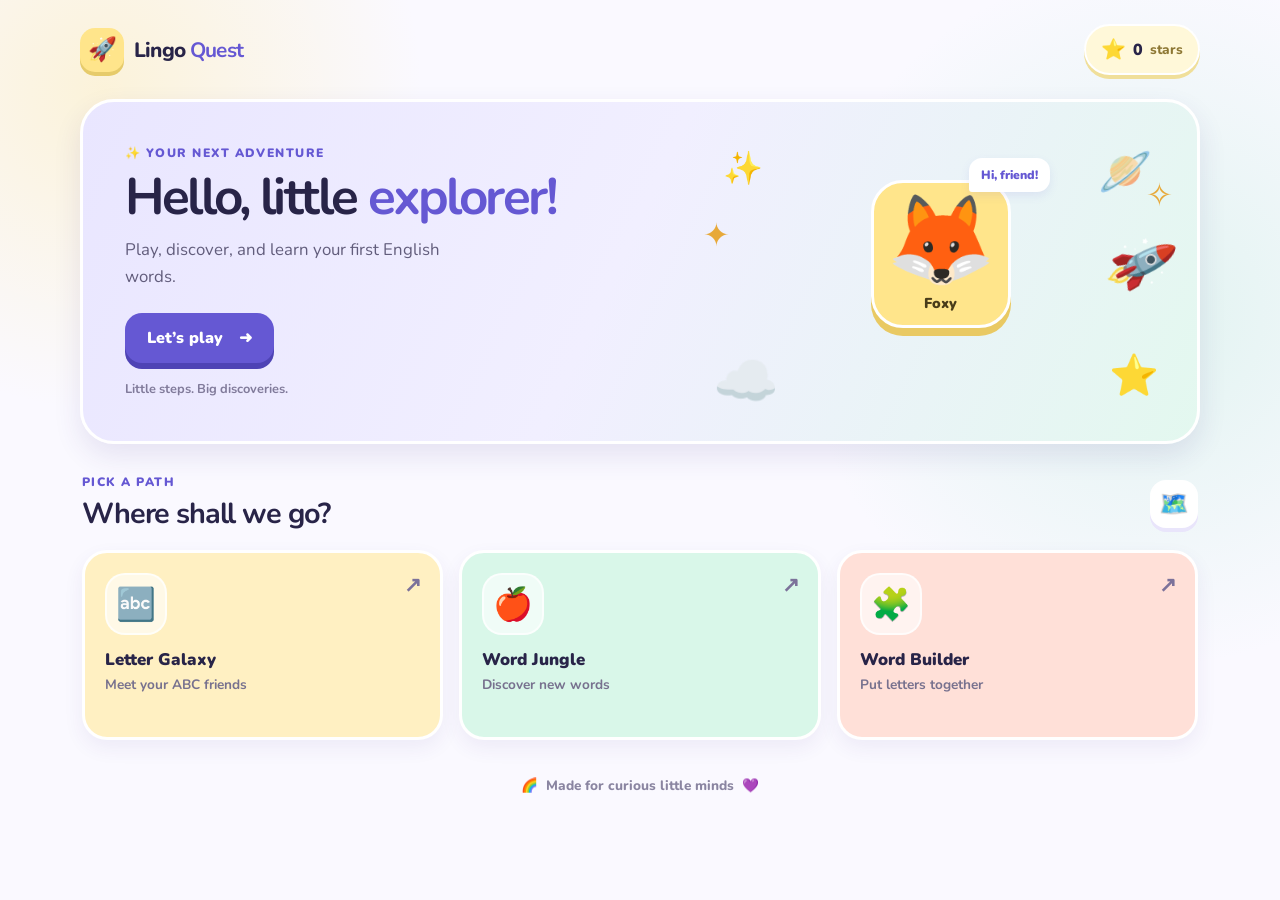
==== index.html @ 7fa6872a "Add files via upload" ====
<!doctype html>
<html lang="en">
<head>
  <meta charset="utf-8">
  <meta name="viewport" content="width=device-width, initial-scale=1">
  <meta name="theme-color" content="#6558d3">
  <meta name="description" content="A playful first step into English for little explorers.">
  <title>Lingo Quest — Little Explorers</title>
  <link rel="manifest" href="manifest.json">
  <link rel="stylesheet" href="style.css">
</head>
<body>
  <div class="app-shell">
    <header class="topbar">
      <a class="brand" href="#" aria-label="Lingo Quest home">
        <span class="brand-mark" aria-hidden="true">🚀</span>
        <span>Lingo <b>Quest</b></span>
      </a>
      <div class="star-counter" aria-label="Your star total">
        <span aria-hidden="true">⭐</span>
        <span id="starCount">0</span>
        <span class="star-label">stars</span>
      </div>
    </header>

    <main>
      <section class="hero-card" aria-labelledby="welcomeTitle">
        <div class="hero-copy">
          <p class="eyebrow"><span aria-hidden="true">✨</span> YOUR NEXT ADVENTURE</p>
          <h1 id="welcomeTitle">Hello, little <span>explorer!</span></h1>
          <p class="hero-description">Play, discover, and learn your first English words.</p>
          <button class="primary-button" id="playButton">
            Let’s play <span aria-hidden="true">➜</span>
          </button>
          <p class="tiny-note">Little steps. Big discoveries.</p>
        </div>

        <div class="hero-art" aria-label="Space adventure with Foxy the guide">
          <span class="planet planet-one" aria-hidden="true">🪐</span>
          <span class="planet planet-two" aria-hidden="true">✨</span>
          <button class="mascot-button" id="foxyButton" aria-label="Say hello to Foxy">
            <span class="mascot-character" aria-hidden="true">🦊</span>
            <span class="mascot-name">Foxy</span>
            <span class="speech-bubble">Hi, friend!</span>
          </button>
          <span class="rocket" aria-hidden="true">🚀</span>
          <span class="planet planet-three" aria-hidden="true">⭐</span>
          <span class="cloud" aria-hidden="true">☁️</span>
          <span class="sparkle sparkle-one" aria-hidden="true">✦</span>
          <span class="sparkle sparkle-two" aria-hidden="true">✧</span>
        </div>
      </section>

      <section class="activities-section" id="activities" aria-labelledby="activitiesTitle">
        <div class="section-heading">
          <div>
            <p class="eyebrow">PICK A PATH</p>
            <h2 id="activitiesTitle">Where shall we go?</h2>
          </div>
          <span class="map-stamp" aria-hidden="true">🗺️</span>
        </div>

        <div class="activity-grid">
          <button class="activity-card card-letters" data-activity="letters">
            <span class="activity-illustration" aria-hidden="true">🔤</span>
            <span class="activity-title">Letter Galaxy</span>
            <span class="activity-description">Meet your ABC friends</span>
            <span class="card-arrow" aria-hidden="true">↗</span>
          </button>
          <button class="activity-card card-words" data-activity="words">
            <span class="activity-illustration" aria-hidden="true">🍎</span>
            <span class="activity-title">Word Jungle</span>
            <span class="activity-description">Discover new words</span>
            <span class="card-arrow" aria-hidden="true">↗</span>
          </button>
          <button class="activity-card card-build" data-activity="builder">
            <span class="activity-illustration" aria-hidden="true">🧩</span>
            <span class="activity-title">Word Builder</span>
            <span class="activity-description">Put letters together</span>
            <span class="card-arrow" aria-hidden="true">↗</span>
          </button>
        </div>
      </section>

      <section class="game-panel" id="gamePanel" aria-live="polite" hidden>
        <div class="game-panel-heading">
          <div>
            <p class="eyebrow" id="gameEyebrow">YOUR MISSION</p>
            <h2 id="gameTitle">Ready to play?</h2>
          </div>
          <button class="close-button" id="closeGame" aria-label="Close activity">✕</button>
        </div>
        <p class="game-instruction" id="gameInstruction">Choose an answer to begin.</p>
        <div class="game-content" id="gameContent"></div>
        <p class="game-feedback" id="gameFeedback" role="status"></p>
      </section>
    </main>

    <footer class="footer">
      <span aria-hidden="true">🌈</span> Made for curious little minds
      <span aria-hidden="true">💜</span>
    </footer>
  </div>
  <script src="script.js"></script>
</body>
</html>
---- style.css ----
@import url('https://fonts.googleapis.com/css2?family=Nunito:wght@400;600;700;800;900&display=swap');

:root {
  --purple: #6558d3;
  --purple-dark: #4e43b5;
  --yellow: #ffe58b;
  --mint: #a8e6cf;
  --coral: #ffb7a8;
  --ink: #282448;
  --muted: #77738f;
  --white: #fff;
  --soft-lilac: #f1efff;
  --shadow: 0 12px 28px rgba(64, 48, 139, .11);
}
* { box-sizing: border-box; }
html { scroll-behavior: smooth; }
body {
  margin: 0;
  min-height: 100vh;
  background:
    radial-gradient(circle at 8% 10%, rgba(255,229,139,.32), transparent 20rem),
    radial-gradient(circle at 90% 35%, rgba(168,230,207,.3), transparent 22rem),
    #faf9ff;
  color: var(--ink);
  font-family: "Nunito", "Trebuchet MS", sans-serif;
}
button { font: inherit; cursor: pointer; }
button:focus-visible, a:focus-visible { outline: 4px solid #ff9c80; outline-offset: 4px; }
.app-shell { width: min(1120px, calc(100% - 36px)); margin: 0 auto; padding: 24px 0 18px; }
.topbar { display: flex; align-items: center; justify-content: space-between; gap: 16px; margin-bottom: 24px; }
.brand { display: inline-flex; align-items: center; gap: 10px; color: var(--ink); font-size: 1.3rem; font-weight: 800; text-decoration: none; letter-spacing: -.04em; }
.brand b { color: var(--purple); }
.brand-mark { display: grid; place-items: center; width: 44px; height: 44px; border-radius: 15px; background: var(--yellow); box-shadow: 0 4px 0 #e6cb6b; font-size: 1.45rem; }
.star-counter { display: flex; align-items: center; gap: 7px; padding: 10px 15px; border: 2px solid white; border-radius: 999px; background: #fff8d9; box-shadow: 0 4px 0 #f0df9a; font-weight: 900; }
.star-counter > span:first-child { font-size: 1.25rem; }
.star-label { color: #8d7733; font-size: .85rem; font-weight: 800; }
.hero-card { position: relative; display: grid; grid-template-columns: 1.08fr .92fr; min-height: 345px; overflow: hidden; border: 3px solid white; border-radius: 34px; background: linear-gradient(115deg, #e9e6ff 0%, #f1efff 48%, #e3f8ef 100%); box-shadow: var(--shadow); }
.hero-copy { position: relative; z-index: 4; align-self: center; padding: 38px 0 38px 42px; }
.eyebrow { margin: 0 0 10px; color: var(--purple); font-size: .76rem; font-weight: 900; letter-spacing: .12em; }
h1, h2, p { margin-top: 0; }
h1 { max-width: 470px; margin-bottom: 12px; font-size: clamp(2rem, 4vw, 3.25rem); line-height: 1.05; letter-spacing: -.055em; }
h1 span { color: var(--purple); }
.hero-description { max-width: 360px; margin-bottom: 22px; color: #625d7c; font-size: 1.05rem; line-height: 1.6; }
.primary-button { display: inline-flex; align-items: center; gap: 16px; padding: 14px 22px; border: 0; border-radius: 17px; background: var(--purple); color: white; box-shadow: 0 6px 0 var(--purple-dark); font-size: 1rem; font-weight: 900; transition: transform .18s, box-shadow .18s; }
.primary-button:hover { transform: translateY(-3px); box-shadow: 0 9px 0 var(--purple-dark); }
.primary-button:active { transform: translateY(3px); box-shadow: 0 2px 0 var(--purple-dark); }
.tiny-note { margin: 17px 0 0; color: #817b9b; font-size: .8rem; font-weight: 700; }
.hero-art { position: relative; min-height: 320px; }
.planet, .rocket, .cloud, .sparkle { position: absolute; user-select: none; }
.planet-one { top: 36px; right: 42px; font-size: 3rem; transform: rotate(-12deg); }
.planet-two { top: 45px; left: 38px; font-size: 2rem; }
.planet-three { right: 38px; bottom: 38px; font-size: 2.5rem; }
.rocket { right: 24px; top: 128px; font-size: 3.2rem; transform: rotate(18deg); }
.cloud { bottom: 23px; left: 28px; font-size: 3.3rem; opacity: .8; }
.sparkle { color: #e7a93a; font-size: 2rem; }
.sparkle-one { top: 112px; left: 18px; }
.sparkle-two { right: 24px; top: 72px; }
.mascot-button { position: absolute; z-index: 3; top: 78px; left: 50%; display: flex; flex-direction: column; align-items: center; gap: 3px; min-width: 124px; padding: 10px 12px 12px; border: 3px solid white; border-radius: 32px; background: var(--yellow); color: #493c19; box-shadow: 0 8px 0 #e9c963; transform: translateX(-50%); transition: transform .18s; }
.mascot-button:hover { transform: translateX(-50%) translateY(-5px) rotate(-3deg); }
.mascot-button:active { transform: translateX(-50%) scale(.95); }
.mascot-character { font-size: clamp(4rem, 7vw, 5.5rem); line-height: 1.1; }
.mascot-name { font-size: .9rem; font-weight: 900; }
.speech-bubble { position: absolute; top: -25px; right: -42px; padding: 7px 10px; border: 2px solid white; border-radius: 13px 13px 13px 3px; background: white; color: var(--purple); font-size: .76rem; font-weight: 900; white-space: nowrap; box-shadow: 0 4px 10px #6558d31a; }
@keyframes foxyHello { 0%, 100% { rotate: 0deg; } 30% { rotate: -9deg; translate: 0 -4px; } 60% { rotate: 9deg; translate: 0 -4px; } }
.mascot-button.is-excited { animation: foxyHello .5s ease; }
.activities-section { padding: 30px 2px 12px; }
.section-heading { display: flex; align-items: center; justify-content: space-between; margin-bottom: 17px; }
.section-heading .eyebrow { margin-bottom: 4px; }
h2 { margin-bottom: 0; font-size: clamp(1.35rem, 2.5vw, 1.8rem); letter-spacing: -.04em; }
.map-stamp { display: grid; place-items: center; width: 48px; height: 48px; border: 2px solid white; border-radius: 16px; background: #fff; box-shadow: 0 4px 0 #e9e5fb; font-size: 1.5rem; }
.activity-grid { display: grid; grid-template-columns: repeat(3, minmax(0, 1fr)); gap: 16px; }
.activity-card { position: relative; display: flex; flex-direction: column; align-items: flex-start; min-height: 190px; padding: 20px; overflow: hidden; border: 3px solid white; border-radius: 25px; color: var(--ink); text-align: left; box-shadow: 0 8px 20px rgba(64,48,139,.07); transition: transform .18s, box-shadow .18s; }
.activity-card:hover { transform: translateY(-5px); box-shadow: var(--shadow); }
.card-letters { background: #fff0c2; }
.card-words { background: #d9f7e9; }
.card-build { background: #ffe0d8; }
.activity-illustration { display: grid; place-items: center; width: 62px; height: 62px; margin-bottom: 13px; border: 2px solid #ffffffb0; border-radius: 20px; background: #ffffff9c; font-size: 2rem; }
.activity-title { margin-bottom: 4px; font-size: 1.05rem; font-weight: 900; }
.activity-description { color: #77718e; font-size: .85rem; font-weight: 700; }
.card-arrow { position: absolute; top: 18px; right: 18px; color: #7c729a; font-size: 1.3rem; font-weight: 900; }
.game-panel { margin: 22px 0 12px; padding: 24px; border: 3px solid white; border-radius: 28px; background: white; box-shadow: var(--shadow); }
.game-panel[hidden] { display: none; }
.game-panel-heading { display: flex; justify-content: space-between; align-items: center; gap: 16px; }
.close-button { width: 40px; height: 40px; border: 0; border-radius: 14px; background: var(--soft-lilac); color: var(--purple); font-size: 1.1rem; font-weight: 900; }
.game-instruction { margin: 12px 0 16px; color: var(--muted); font-weight: 700; }
.game-content { display: flex; flex-wrap: wrap; gap: 12px; }
.answer-button { min-width: 84px; min-height: 76px; padding: 12px 18px; border: 3px solid #eeebff; border-radius: 18px; background: #f7f5ff; color: var(--ink); font-size: 1.5rem; font-weight: 900; }
.answer-button:hover { border-color: var(--purple); background: #efedff; }
.answer-button.correct { border-color: #66c79b; background: #e0f8ec; }
.answer-button.wrong { border-color: #ff9c80; background: #fff0eb; }
.game-feedback { min-height: 25px; margin: 14px 0 0; color: var(--purple); font-weight: 900; }
.footer { display: flex; align-items: center; justify-content: center; gap: 8px; padding: 24px 0 8px; color: #8a85a1; font-size: .85rem; font-weight: 800; text-align: center; }
@media (max-width: 760px) {
  .app-shell { width: min(100% - 24px, 560px); padding-top: 14px; }
  .topbar { margin-bottom: 16px; }
  .brand { font-size: 1.1rem; }
  .brand-mark { width: 39px; height: 39px; border-radius: 13px; }
  .hero-card { grid-template-columns: 1fr; min-height: 0; }
  .hero-copy { padding: 27px 24px 0; }
  h1 { max-width: 360px; font-size: clamp(2rem, 8vw, 2.7rem); }
  .hero-description { max-width: 300px; font-size: .98rem; }
  .hero-art { min-height: 205px; margin-top: -2px; }
  .mascot-button { top: 28px; left: 50%; }
  .mascot-character { font-size: 4rem; }
  .planet-one { top: 15px; right: 22px; font-size: 2.4rem; }
  .planet-two { top: 28px; left: 22px; font-size: 1.7rem; }
  .rocket { top: 93px; right: 20px; font-size: 2.5rem; }
  .planet-three { right: 31px; bottom: 20px; font-size: 1.8rem; }
  .cloud { bottom: 6px; left: 18px; font-size: 2.6rem; }
  .activities-section { padding-top: 24px; }
  .activity-grid { grid-template-columns: 1fr; gap: 11px; }
  .activity-card { min-height: 112px; display: grid; grid-template-columns: 68px 1fr; grid-template-rows: auto auto; column-gap: 13px; align-content: center; padding: 14px; }
  .activity-illustration { grid-row: 1 / 3; width: 60px; height: 60px; margin: 0; }
  .activity-title { align-self: end; }
  .activity-description { align-self: start; }
  .card-arrow { top: 42px; right: 16px; }
  .game-panel { padding: 18px; }
}
@media (prefers-reduced-motion: reduce) {
  *, *::before, *::after { scroll-behavior: auto !important; animation-duration: .01ms !important; transition-duration: .01ms !important; }
}
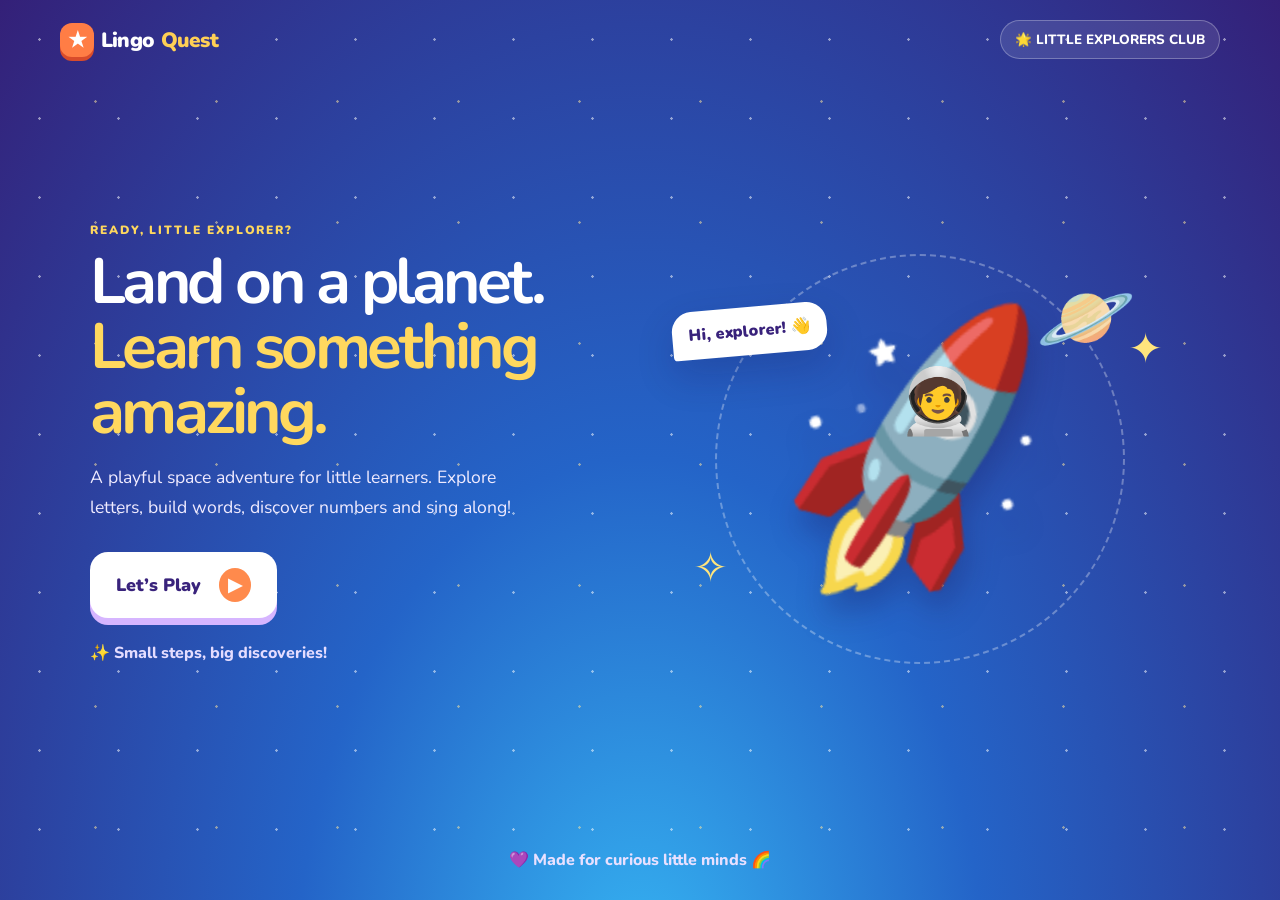
==== commit fcca45b3: "Add files via upload" ====
--- a/index.html
+++ b/index.html
@@ -1,106 +1 @@
-<!doctype html>
-<html lang="en">
-<head>
-  <meta charset="utf-8">
-  <meta name="viewport" content="width=device-width, initial-scale=1">
-  <meta name="theme-color" content="#6558d3">
-  <meta name="description" content="A playful first step into English for little explorers.">
-  <title>Lingo Quest — Little Explorers</title>
-  <link rel="manifest" href="manifest.json">
-  <link rel="stylesheet" href="style.css">
-</head>
-<body>
-  <div class="app-shell">
-    <header class="topbar">
-      <a class="brand" href="#" aria-label="Lingo Quest home">
-        <span class="brand-mark" aria-hidden="true">🚀</span>
-        <span>Lingo <b>Quest</b></span>
-      </a>
-      <div class="star-counter" aria-label="Your star total">
-        <span aria-hidden="true">⭐</span>
-        <span id="starCount">0</span>
-        <span class="star-label">stars</span>
-      </div>
-    </header>
-
-    <main>
-      <section class="hero-card" aria-labelledby="welcomeTitle">
-        <div class="hero-copy">
-          <p class="eyebrow"><span aria-hidden="true">✨</span> YOUR NEXT ADVENTURE</p>
-          <h1 id="welcomeTitle">Hello, little <span>explorer!</span></h1>
-          <p class="hero-description">Play, discover, and learn your first English words.</p>
-          <button class="primary-button" id="playButton">
-            Let’s play <span aria-hidden="true">➜</span>
-          </button>
-          <p class="tiny-note">Little steps. Big discoveries.</p>
-        </div>
-
-        <div class="hero-art" aria-label="Space adventure with Foxy the guide">
-          <span class="planet planet-one" aria-hidden="true">🪐</span>
-          <span class="planet planet-two" aria-hidden="true">✨</span>
-          <button class="mascot-button" id="foxyButton" aria-label="Say hello to Foxy">
-            <span class="mascot-character" aria-hidden="true">🦊</span>
-            <span class="mascot-name">Foxy</span>
-            <span class="speech-bubble">Hi, friend!</span>
-          </button>
-          <span class="rocket" aria-hidden="true">🚀</span>
-          <span class="planet planet-three" aria-hidden="true">⭐</span>
-          <span class="cloud" aria-hidden="true">☁️</span>
-          <span class="sparkle sparkle-one" aria-hidden="true">✦</span>
-          <span class="sparkle sparkle-two" aria-hidden="true">✧</span>
-        </div>
-      </section>
-
-      <section class="activities-section" id="activities" aria-labelledby="activitiesTitle">
-        <div class="section-heading">
-          <div>
-            <p class="eyebrow">PICK A PATH</p>
-            <h2 id="activitiesTitle">Where shall we go?</h2>
-          </div>
-          <span class="map-stamp" aria-hidden="true">🗺️</span>
-        </div>
-
-        <div class="activity-grid">
-          <button class="activity-card card-letters" data-activity="letters">
-            <span class="activity-illustration" aria-hidden="true">🔤</span>
-            <span class="activity-title">Letter Galaxy</span>
-            <span class="activity-description">Meet your ABC friends</span>
-            <span class="card-arrow" aria-hidden="true">↗</span>
-          </button>
-          <button class="activity-card card-words" data-activity="words">
-            <span class="activity-illustration" aria-hidden="true">🍎</span>
-            <span class="activity-title">Word Jungle</span>
-            <span class="activity-description">Discover new words</span>
-            <span class="card-arrow" aria-hidden="true">↗</span>
-          </button>
-          <button class="activity-card card-build" data-activity="builder">
-            <span class="activity-illustration" aria-hidden="true">🧩</span>
-            <span class="activity-title">Word Builder</span>
-            <span class="activity-description">Put letters together</span>
-            <span class="card-arrow" aria-hidden="true">↗</span>
-          </button>
-        </div>
-      </section>
-
-      <section class="game-panel" id="gamePanel" aria-live="polite" hidden>
-        <div class="game-panel-heading">
-          <div>
-            <p class="eyebrow" id="gameEyebrow">YOUR MISSION</p>
-            <h2 id="gameTitle">Ready to play?</h2>
-          </div>
-          <button class="close-button" id="closeGame" aria-label="Close activity">✕</button>
-        </div>
-        <p class="game-instruction" id="gameInstruction">Choose an answer to begin.</p>
-        <div class="game-content" id="gameContent"></div>
-        <p class="game-feedback" id="gameFeedback" role="status"></p>
-      </section>
-    </main>
-
-    <footer class="footer">
-      <span aria-hidden="true">🌈</span> Made for curious little minds
-      <span aria-hidden="true">💜</span>
-    </footer>
-  </div>
-  <script src="script.js"></script>
-</body>
-</html>
+<!doctype html><html lang="en"><head><meta charset="utf-8"><meta name="viewport" content="width=device-width,initial-scale=1"><meta name="theme-color" content="#342078"><title>Lingo Quest — Start Your Adventure</title><link rel="stylesheet" href="style.css"></head><body class="landing-page"><div class="starfield"></div><header class="landing-top"><a class="logo" href="index.html"><span class="logo-star">★</span> Lingo<span>Quest</span></a><div class="top-pill">🌟 LITTLE EXPLORERS CLUB</div></header><main class="landing-main"><div class="landing-copy"><p class="kicker">READY, LITTLE EXPLORER?</p><h1>Land on a planet.<br><span>Learn something amazing.</span></h1><p class="landing-description">A playful space adventure for little learners. Explore letters, build words, discover numbers and sing along!</p><a class="big-play" href="world.html">Let’s Play <span>▶</span></a><p class="landing-note">✨ Small steps, big discoveries!</p></div><div class="hero-illustration"><div class="planet-ring"></div><div class="hero-planet">🪐</div><div class="hero-rocket">🚀</div><div class="hero-kid">🧑‍🚀</div><div class="hero-spark s1">✦</div><div class="hero-spark s2">✧</div><div class="hello-bubble">Hi, explorer! 👋</div></div></main><footer class="landing-footer">💜 Made for curious little minds 🌈</footer></body></html>
--- a/style.css
+++ b/style.css
@@ -1,121 +1 @@
-@import url('https://fonts.googleapis.com/css2?family=Nunito:wght@400;600;700;800;900&display=swap');
-
-:root {
-  --purple: #6558d3;
-  --purple-dark: #4e43b5;
-  --yellow: #ffe58b;
-  --mint: #a8e6cf;
-  --coral: #ffb7a8;
-  --ink: #282448;
-  --muted: #77738f;
-  --white: #fff;
-  --soft-lilac: #f1efff;
-  --shadow: 0 12px 28px rgba(64, 48, 139, .11);
-}
-* { box-sizing: border-box; }
-html { scroll-behavior: smooth; }
-body {
-  margin: 0;
-  min-height: 100vh;
-  background:
-    radial-gradient(circle at 8% 10%, rgba(255,229,139,.32), transparent 20rem),
-    radial-gradient(circle at 90% 35%, rgba(168,230,207,.3), transparent 22rem),
-    #faf9ff;
-  color: var(--ink);
-  font-family: "Nunito", "Trebuchet MS", sans-serif;
-}
-button { font: inherit; cursor: pointer; }
-button:focus-visible, a:focus-visible { outline: 4px solid #ff9c80; outline-offset: 4px; }
-.app-shell { width: min(1120px, calc(100% - 36px)); margin: 0 auto; padding: 24px 0 18px; }
-.topbar { display: flex; align-items: center; justify-content: space-between; gap: 16px; margin-bottom: 24px; }
-.brand { display: inline-flex; align-items: center; gap: 10px; color: var(--ink); font-size: 1.3rem; font-weight: 800; text-decoration: none; letter-spacing: -.04em; }
-.brand b { color: var(--purple); }
-.brand-mark { display: grid; place-items: center; width: 44px; height: 44px; border-radius: 15px; background: var(--yellow); box-shadow: 0 4px 0 #e6cb6b; font-size: 1.45rem; }
-.star-counter { display: flex; align-items: center; gap: 7px; padding: 10px 15px; border: 2px solid white; border-radius: 999px; background: #fff8d9; box-shadow: 0 4px 0 #f0df9a; font-weight: 900; }
-.star-counter > span:first-child { font-size: 1.25rem; }
-.star-label { color: #8d7733; font-size: .85rem; font-weight: 800; }
-.hero-card { position: relative; display: grid; grid-template-columns: 1.08fr .92fr; min-height: 345px; overflow: hidden; border: 3px solid white; border-radius: 34px; background: linear-gradient(115deg, #e9e6ff 0%, #f1efff 48%, #e3f8ef 100%); box-shadow: var(--shadow); }
-.hero-copy { position: relative; z-index: 4; align-self: center; padding: 38px 0 38px 42px; }
-.eyebrow { margin: 0 0 10px; color: var(--purple); font-size: .76rem; font-weight: 900; letter-spacing: .12em; }
-h1, h2, p { margin-top: 0; }
-h1 { max-width: 470px; margin-bottom: 12px; font-size: clamp(2rem, 4vw, 3.25rem); line-height: 1.05; letter-spacing: -.055em; }
-h1 span { color: var(--purple); }
-.hero-description { max-width: 360px; margin-bottom: 22px; color: #625d7c; font-size: 1.05rem; line-height: 1.6; }
-.primary-button { display: inline-flex; align-items: center; gap: 16px; padding: 14px 22px; border: 0; border-radius: 17px; background: var(--purple); color: white; box-shadow: 0 6px 0 var(--purple-dark); font-size: 1rem; font-weight: 900; transition: transform .18s, box-shadow .18s; }
-.primary-button:hover { transform: translateY(-3px); box-shadow: 0 9px 0 var(--purple-dark); }
-.primary-button:active { transform: translateY(3px); box-shadow: 0 2px 0 var(--purple-dark); }
-.tiny-note { margin: 17px 0 0; color: #817b9b; font-size: .8rem; font-weight: 700; }
-.hero-art { position: relative; min-height: 320px; }
-.planet, .rocket, .cloud, .sparkle { position: absolute; user-select: none; }
-.planet-one { top: 36px; right: 42px; font-size: 3rem; transform: rotate(-12deg); }
-.planet-two { top: 45px; left: 38px; font-size: 2rem; }
-.planet-three { right: 38px; bottom: 38px; font-size: 2.5rem; }
-.rocket { right: 24px; top: 128px; font-size: 3.2rem; transform: rotate(18deg); }
-.cloud { bottom: 23px; left: 28px; font-size: 3.3rem; opacity: .8; }
-.sparkle { color: #e7a93a; font-size: 2rem; }
-.sparkle-one { top: 112px; left: 18px; }
-.sparkle-two { right: 24px; top: 72px; }
-.mascot-button { position: absolute; z-index: 3; top: 78px; left: 50%; display: flex; flex-direction: column; align-items: center; gap: 3px; min-width: 124px; padding: 10px 12px 12px; border: 3px solid white; border-radius: 32px; background: var(--yellow); color: #493c19; box-shadow: 0 8px 0 #e9c963; transform: translateX(-50%); transition: transform .18s; }
-.mascot-button:hover { transform: translateX(-50%) translateY(-5px) rotate(-3deg); }
-.mascot-button:active { transform: translateX(-50%) scale(.95); }
-.mascot-character { font-size: clamp(4rem, 7vw, 5.5rem); line-height: 1.1; }
-.mascot-name { font-size: .9rem; font-weight: 900; }
-.speech-bubble { position: absolute; top: -25px; right: -42px; padding: 7px 10px; border: 2px solid white; border-radius: 13px 13px 13px 3px; background: white; color: var(--purple); font-size: .76rem; font-weight: 900; white-space: nowrap; box-shadow: 0 4px 10px #6558d31a; }
-@keyframes foxyHello { 0%, 100% { rotate: 0deg; } 30% { rotate: -9deg; translate: 0 -4px; } 60% { rotate: 9deg; translate: 0 -4px; } }
-.mascot-button.is-excited { animation: foxyHello .5s ease; }
-.activities-section { padding: 30px 2px 12px; }
-.section-heading { display: flex; align-items: center; justify-content: space-between; margin-bottom: 17px; }
-.section-heading .eyebrow { margin-bottom: 4px; }
-h2 { margin-bottom: 0; font-size: clamp(1.35rem, 2.5vw, 1.8rem); letter-spacing: -.04em; }
-.map-stamp { display: grid; place-items: center; width: 48px; height: 48px; border: 2px solid white; border-radius: 16px; background: #fff; box-shadow: 0 4px 0 #e9e5fb; font-size: 1.5rem; }
-.activity-grid { display: grid; grid-template-columns: repeat(3, minmax(0, 1fr)); gap: 16px; }
-.activity-card { position: relative; display: flex; flex-direction: column; align-items: flex-start; min-height: 190px; padding: 20px; overflow: hidden; border: 3px solid white; border-radius: 25px; color: var(--ink); text-align: left; box-shadow: 0 8px 20px rgba(64,48,139,.07); transition: transform .18s, box-shadow .18s; }
-.activity-card:hover { transform: translateY(-5px); box-shadow: var(--shadow); }
-.card-letters { background: #fff0c2; }
-.card-words { background: #d9f7e9; }
-.card-build { background: #ffe0d8; }
-.activity-illustration { display: grid; place-items: center; width: 62px; height: 62px; margin-bottom: 13px; border: 2px solid #ffffffb0; border-radius: 20px; background: #ffffff9c; font-size: 2rem; }
-.activity-title { margin-bottom: 4px; font-size: 1.05rem; font-weight: 900; }
-.activity-description { color: #77718e; font-size: .85rem; font-weight: 700; }
-.card-arrow { position: absolute; top: 18px; right: 18px; color: #7c729a; font-size: 1.3rem; font-weight: 900; }
-.game-panel { margin: 22px 0 12px; padding: 24px; border: 3px solid white; border-radius: 28px; background: white; box-shadow: var(--shadow); }
-.game-panel[hidden] { display: none; }
-.game-panel-heading { display: flex; justify-content: space-between; align-items: center; gap: 16px; }
-.close-button { width: 40px; height: 40px; border: 0; border-radius: 14px; background: var(--soft-lilac); color: var(--purple); font-size: 1.1rem; font-weight: 900; }
-.game-instruction { margin: 12px 0 16px; color: var(--muted); font-weight: 700; }
-.game-content { display: flex; flex-wrap: wrap; gap: 12px; }
-.answer-button { min-width: 84px; min-height: 76px; padding: 12px 18px; border: 3px solid #eeebff; border-radius: 18px; background: #f7f5ff; color: var(--ink); font-size: 1.5rem; font-weight: 900; }
-.answer-button:hover { border-color: var(--purple); background: #efedff; }
-.answer-button.correct { border-color: #66c79b; background: #e0f8ec; }
-.answer-button.wrong { border-color: #ff9c80; background: #fff0eb; }
-.game-feedback { min-height: 25px; margin: 14px 0 0; color: var(--purple); font-weight: 900; }
-.footer { display: flex; align-items: center; justify-content: center; gap: 8px; padding: 24px 0 8px; color: #8a85a1; font-size: .85rem; font-weight: 800; text-align: center; }
-@media (max-width: 760px) {
-  .app-shell { width: min(100% - 24px, 560px); padding-top: 14px; }
-  .topbar { margin-bottom: 16px; }
-  .brand { font-size: 1.1rem; }
-  .brand-mark { width: 39px; height: 39px; border-radius: 13px; }
-  .hero-card { grid-template-columns: 1fr; min-height: 0; }
-  .hero-copy { padding: 27px 24px 0; }
-  h1 { max-width: 360px; font-size: clamp(2rem, 8vw, 2.7rem); }
-  .hero-description { max-width: 300px; font-size: .98rem; }
-  .hero-art { min-height: 205px; margin-top: -2px; }
-  .mascot-button { top: 28px; left: 50%; }
-  .mascot-character { font-size: 4rem; }
-  .planet-one { top: 15px; right: 22px; font-size: 2.4rem; }
-  .planet-two { top: 28px; left: 22px; font-size: 1.7rem; }
-  .rocket { top: 93px; right: 20px; font-size: 2.5rem; }
-  .planet-three { right: 31px; bottom: 20px; font-size: 1.8rem; }
-  .cloud { bottom: 6px; left: 18px; font-size: 2.6rem; }
-  .activities-section { padding-top: 24px; }
-  .activity-grid { grid-template-columns: 1fr; gap: 11px; }
-  .activity-card { min-height: 112px; display: grid; grid-template-columns: 68px 1fr; grid-template-rows: auto auto; column-gap: 13px; align-content: center; padding: 14px; }
-  .activity-illustration { grid-row: 1 / 3; width: 60px; height: 60px; margin: 0; }
-  .activity-title { align-self: end; }
-  .activity-description { align-self: start; }
-  .card-arrow { top: 42px; right: 16px; }
-  .game-panel { padding: 18px; }
-}
-@media (prefers-reduced-motion: reduce) {
-  *, *::before, *::after { scroll-behavior: auto !important; animation-duration: .01ms !important; transition-duration: .01ms !important; }
-}
+@import url('https://fonts.googleapis.com/css2?family=Nunito:wght@400;600;700;800;900&display=swap');:root{--purple:#38217b;--purple2:#5b35a8;--yellow:#ffd85e;--ink:#292044;--muted:#77718f;--shadow:0 16px 38px #170d4930}*{box-sizing:border-box}body{margin:0;font-family:Nunito,'Trebuchet MS',sans-serif;min-height:100vh}button,a{font:inherit}button{cursor:pointer}a:focus-visible,button:focus-visible{outline:4px solid #ffbd52;outline-offset:4px}.landing-page,.world-page,.activity-page{background:radial-gradient(ellipse at 50% 110%,#36b5f3 0%,#2464c8 38%,#342078 100%);color:white;overflow-x:hidden}.starfield,.world-stars{position:fixed;inset:0;pointer-events:none;opacity:.5;background-image:radial-gradient(white 1px,transparent 1.5px),radial-gradient(#ffe7a0 1px,transparent 1.5px);background-size:79px 79px,121px 121px;background-position:0 0,35px 41px}.landing-top,.world-header,.activity-header{position:relative;z-index:2;display:flex;align-items:center;justify-content:space-between;gap:14px;width:min(1160px,calc(100% - 32px));margin:auto;padding:20px 0}.logo{display:inline-flex;align-items:center;gap:7px;color:white;text-decoration:none;font-size:1.3rem;font-weight:900;letter-spacing:-.04em}.logo>span:last-child{color:#ffcf55}.logo-star{display:inline-grid;place-items:center;width:34px;height:34px;border-radius:12px;background:#ff7d45;color:white;box-shadow:0 4px 0 #d84b2b}.top-pill,.star-counter{padding:9px 14px;border:1px solid #ffffff45;border-radius:999px;background:#ffffff1b;font-weight:800;font-size:.84rem}.landing-main{position:relative;display:grid;grid-template-columns:1fr 1fr;align-items:center;gap:20px;width:min(1100px,calc(100% - 40px));min-height:calc(100vh - 140px);margin:auto}.landing-copy{position:relative;z-index:1;padding:32px 0 48px}.kicker{margin:0 0 12px;color:#ffd85e;font-size:.75rem;font-weight:900;letter-spacing:.16em}.landing-copy h1,.world-heading h1,.activity-title-row h1{margin:0 0 17px;font-size:clamp(2.3rem,5vw,4.4rem);line-height:1.02;letter-spacing:-.055em}.landing-copy h1 span,.world-heading h1 span,.activity-title-row h1 span{color:#ffd85e}.landing-description{max-width:460px;color:#f0ebff;font-size:1.1rem;line-height:1.7}.big-play,.primary-button{display:inline-flex;align-items:center;justify-content:center;gap:18px;border:0;border-radius:18px;background:white;color:#39237c;text-decoration:none;font-weight:900;box-shadow:0 7px 0 #d6b5ff;transition:.18s}.big-play{margin-top:12px;padding:16px 26px;font-size:1.12rem}.big-play span{padding:5px 9px;border-radius:50%;background:#ff8a4c;color:white}.big-play:hover,.primary-button:hover{transform:translateY(-3px)}.landing-note{margin-top:24px;color:#e4dcff;font-weight:800}.hero-illustration{position:relative;display:grid;place-items:center;min-height:460px}.planet-ring{position:absolute;width:min(410px,75vw);aspect-ratio:1;border:2px dashed #ffffff50;border-radius:50%;animation:orbit 34s linear infinite}.hero-planet{position:absolute;top:35px;right:10%;font-size:5rem}.hero-rocket{position:relative;z-index:2;font-size:clamp(9rem,20vw,15rem);filter:drop-shadow(0 20px 15px #160d4740);transform:rotate(-12deg);animation:float 3s ease-in-out infinite}.hero-kid{position:absolute;z-index:3;top:28%;left:46%;font-size:4rem}.hello-bubble{position:absolute;top:17%;left:4%;padding:13px 16px;border-radius:20px 20px 20px 4px;background:white;color:var(--purple);font-weight:900;box-shadow:var(--shadow);transform:rotate(-5deg)}.hero-spark{position:absolute;color:#ffe57d;font-size:2.6rem}.s1{top:20%;right:5%}.s2{bottom:20%;left:8%}.landing-footer{text-align:center;padding:10px 20px 22px;color:#e8e0ff;font-weight:800}@keyframes float{50%{transform:translateY(-12px) rotate(-7deg)}}@keyframes orbit{to{transform:rotate(360deg)}}.world-main,.activity-main{position:relative;z-index:1;width:min(1080px,calc(100% - 32px));margin:12px auto 36px}.world-heading{text-align:center;margin:12px 0 28px}.world-heading h1{font-size:clamp(2.2rem,5vw,3.5rem);margin-bottom:8px}.world-heading>p:last-child{color:#e8e0ff}.planet-grid{display:grid;grid-template-columns:repeat(3,minmax(0,1fr));gap:23px 28px;max-width:900px;margin:auto}.planet-card{display:flex;flex-direction:column;align-items:center;color:white;text-decoration:none;text-align:center;transition:transform .2s}.planet-card:hover{transform:translateY(-7px) scale(1.02)}.planet-art{display:grid;place-items:center;position:relative;width:min(210px,100%);aspect-ratio:1;border:4px solid #ffffff8c;border-radius:50%;box-shadow:inset -18px -20px 0 #1c115020,0 15px 28px #130a4038;overflow:hidden}.art-letters{background:radial-gradient(circle at 30% 24%,#ffb7a6,#ed596f 70%)}.art-numbers{background:radial-gradient(circle at 30% 20%,#ffe98b,#f5a73d 72%)}.art-words{background:radial-gradient(circle at 30% 20%,#b6f4db,#2eae9c 72%)}.art-vocab{background:radial-gradient(circle at 30% 20%,#c8f5a7,#4eae63 72%)}.art-music{background:radial-gradient(circle at 30% 20%,#e4b7ff,#8a52d7 72%)}.planet-emoji{font-size:clamp(3.5rem,8vw,6.4rem);font-weight:900;text-shadow:0 5px 0 #ffffff45}.art-numbers .planet-emoji{color:white;text-shadow:0 5px 0 #d98728}.planet-label{margin-top:12px;padding:8px 17px;border-radius:999px;background:white;color:#32205f;font-weight:900;box-shadow:0 4px 0 #d4c7ff}.planet-subtitle{margin-top:7px;color:#e9e2ff;font-size:.82rem;font-weight:700}.mascot-tip{display:flex;align-items:center;justify-content:center;gap:12px;max-width:470px;margin:30px auto 0;padding:12px 18px;border:1px solid #ffffff4a;border-radius:20px;background:#ffffff18}.mascot-tip>span:first-child{font-size:2rem}.mascot-tip strong{color:#ffdf69}.site-footer{position:relative;display:flex;justify-content:space-between;width:min(1080px,calc(100% - 32px));margin:30px auto 20px;color:#e4dcff;font-size:.84rem}.site-footer a{color:white;font-weight:800}.activity-page{background:radial-gradient(ellipse at 50% 0%,#4a2d92,#29216c 45%,#176ebd)}.activity-main{max-width:820px;margin-top:18px}.back-link{color:white;text-decoration:none;font-weight:900;padding:9px 13px;border:1px solid #ffffff44;border-radius:13px;background:#ffffff14}.activity-title-row{display:flex;align-items:center;justify-content:space-between;gap:20px;margin:16px 0 22px}.activity-title-row h1{font-size:clamp(2rem,4.6vw,3.4rem);margin-bottom:9px}.activity-title-row p:not(.kicker){max-width:590px;color:#eee8ff;line-height:1.6}.big-icon{display:grid;place-items:center;flex:0 0 92px;width:92px;height:92px;border:2px solid #ffffff66;border-radius:28px;background:#ffffff1c;font-size:3.4rem}.learning-card{padding:clamp(18px,4vw,34px);border:3px solid #ffffffb8;border-radius:30px;background:white;color:var(--ink);box-shadow:var(--shadow)}.progress-line{display:flex;justify-content:space-between;gap:12px;padding-bottom:13px;border-bottom:1px solid #eee8ff;color:#756b9d;font-size:.77rem;font-weight:900}.letter-stage{display:flex;align-items:center;justify-content:center;gap:clamp(20px,5vw,60px);padding:28px 10px 20px}.giant-letter{width:clamp(140px,30vw,210px);height:clamp(140px,30vw,210px);border:5px solid white;border-radius:34px;background:linear-gradient(145deg,#ffdd70,#ff985d);color:white;font-size:clamp(6rem,17vw,10rem);font-weight:900;text-shadow:0 7px 0 #d97945;box-shadow:0 10px 0 #df8050}.letter-hint{display:flex;align-items:center;gap:12px;max-width:240px}.letter-hint>span{font-size:3.5rem}.letter-hint strong,.letter-hint small{display:block}.letter-hint strong{font-size:1.2rem}.letter-hint small{margin-top:5px;color:var(--muted);line-height:1.4}.sound-actions{display:flex;justify-content:center;flex-wrap:wrap;gap:10px;margin:12px 0 25px}.secondary-button,.primary-button{padding:12px 17px;border-radius:14px;font-weight:900}.secondary-button{border:2px solid #e9e3ff;background:#f5f2ff;color:#4a368c}.primary-button{background:#5b35a8;color:white;box-shadow:0 5px 0 #38217b}.quiz-area{padding:22px 18px;border-radius:22px;background:#f8f6ff;text-align:center}.quiz-area h2,.learning-card h2{margin:0 0 7px;font-size:1.35rem}.quiz-area p{color:var(--muted)}.quiz-options,.vocab-options,.number-options{display:flex;justify-content:center;flex-wrap:wrap;gap:12px;margin-top:16px}.sound-option,.vocab-option,.number-option{min-width:88px;min-height:74px;padding:10px;border:3px solid #e6e0ff;border-radius:18px;background:white;color:#3c2a7d;font-size:1.15rem;font-weight:900;box-shadow:0 4px 0 #e7e0ff}.sound-option.correct,.vocab-option.correct,.number-option.correct{border-color:#57c79c;background:#e1faed}.sound-option.wrong,.vocab-option.wrong,.number-option.wrong{border-color:#ff9a84;background:#fff0eb}.feedback{min-height:25px;margin:13px 0 0;color:#5b35a8;font-weight:900}.card-bottom{display:flex;justify-content:space-between;align-items:center;gap:12px;margin-top:22px;padding-top:15px;border-top:1px solid #eee8ff;color:#817a9c;font-size:.82rem;font-weight:800}.text-button{border:0;background:transparent;color:#5b35a8;font-weight:900}.parent-note{color:#e6ddff;font-size:.82rem;line-height:1.6;margin:18px 4px}.word-picture{text-align:center;font-size:5.5rem;margin:22px 0 0}.word-target{text-align:center;font-size:2rem;letter-spacing:.25em;color:#5b35a8}.letter-tiles{display:flex;justify-content:center;flex-wrap:wrap;gap:12px;margin:20px 0}.letter-tile{width:76px;height:78px;border:3px solid #e7e0ff;border-radius:20px;background:#fff3c6;color:#6846a7;font-size:2rem;font-weight:900;box-shadow:0 5px 0 #ebd58a}.letter-tile.heard{background:#e1faed;border-color:#6ed2a5}.picture-sound{display:flex;flex-direction:column;align-items:center;justify-content:center;gap:8px;width:min(300px,100%);min-height:200px;margin:20px auto 14px;border:4px solid white;border-radius:28px;background:linear-gradient(145deg,#dff8e9,#fff4c7);box-shadow:0 8px 0 #b4e4c8;color:var(--ink)}.picture-sound span{font-size:6rem}.picture-sound small{font-weight:900;color:#665c83}.spelling-button{display:block;margin:0 auto 22px}.quiz-question{text-align:center}.vocab-option{display:flex;flex-direction:column;align-items:center;justify-content:center;gap:4px}.vocab-option small{color:#8a7fb0;font-size:.7rem}.number-display{display:block;width:150px;height:150px;margin:22px auto 12px;border:4px solid white;border-radius:38px;background:linear-gradient(145deg,#ffe784,#ff9a57);color:white;font-size:6rem;font-weight:900;text-shadow:0 5px 0 #df8244;box-shadow:0 8px 0 #d9824b}.counting-objects{text-align:center;min-height:65px;margin:14px auto;font-size:2rem;letter-spacing:4px;overflow-wrap:anywhere}.number-option{min-width:72px}.music-card{text-align:center}.music-note{font-size:4.5rem}.music-card h2{margin:10px 0 20px}.song-choice{display:flex;flex-direction:column;gap:4px;width:100%;margin:10px 0;padding:16px 18px;border:2px solid #e9e3ff;border-radius:18px;background:#f8f6ff;color:#3f2c80;text-align:left;font-weight:900;font-size:1.1rem}.song-choice span{color:#8a80a9;font-size:.82rem}.@media(max-width:700px){.landing-top,.world-header,.activity-header{width:calc(100% - 24px);padding:14px 0}.top-pill{display:none}.landing-main{grid-template-columns:1fr;width:calc(100% - 32px);min-height:auto;padding-top:15px}.landing-copy{padding:24px 0 0;text-align:center}.landing-copy h1{font-size:2.7rem}.landing-description{margin:auto;font-size:1rem}.hero-illustration{min-height:300px}.hero-rocket{font-size:10rem}.hero-kid{top:23%;left:45%;font-size:3rem}.hero-planet{top:0;right:6%;font-size:4rem}.planet-ring{width:270px}.hello-bubble{top:11%;left:2%;font-size:.85rem}.planet-grid{grid-template-columns:repeat(2,minmax(0,1fr));gap:22px 12px}.planet-art{width:min(160px,100%)}.planet-label{padding:7px 11px;font-size:.85rem}.planet-subtitle{font-size:.72rem}.site-footer{flex-direction:column;align-items:center;gap:10px}.activity-main{margin-top:8px}.activity-title-row{align-items:flex-start}.big-icon{flex-basis:64px;width:64px;height:64px;border-radius:20px;font-size:2.4rem}.activity-title-row h1{font-size:2.25rem}.activity-title-row p:not(.kicker){font-size:.9rem}.logo{font-size:1.08rem}.logo-star{width:29px;height:29px}.letter-stage{flex-direction:column;gap:24px}.giant-letter{width:150px;height:150px;font-size:7rem}.sound-actions>*{flex:1 1 42%;font-size:.82rem;padding:11px 8px}.card-bottom{align-items:flex-start;font-size:.74rem}.word-target{font-size:1.6rem}.letter-tile{width:65px;height:68px}.picture-sound{min-height:170px}.picture-sound span{font-size:5rem}.progress-line{font-size:.67rem}}@media(prefers-reduced-motion:reduce){*,*::before,*::after{animation:none!important;scroll-behavior:auto!important;transition:none!important}}
